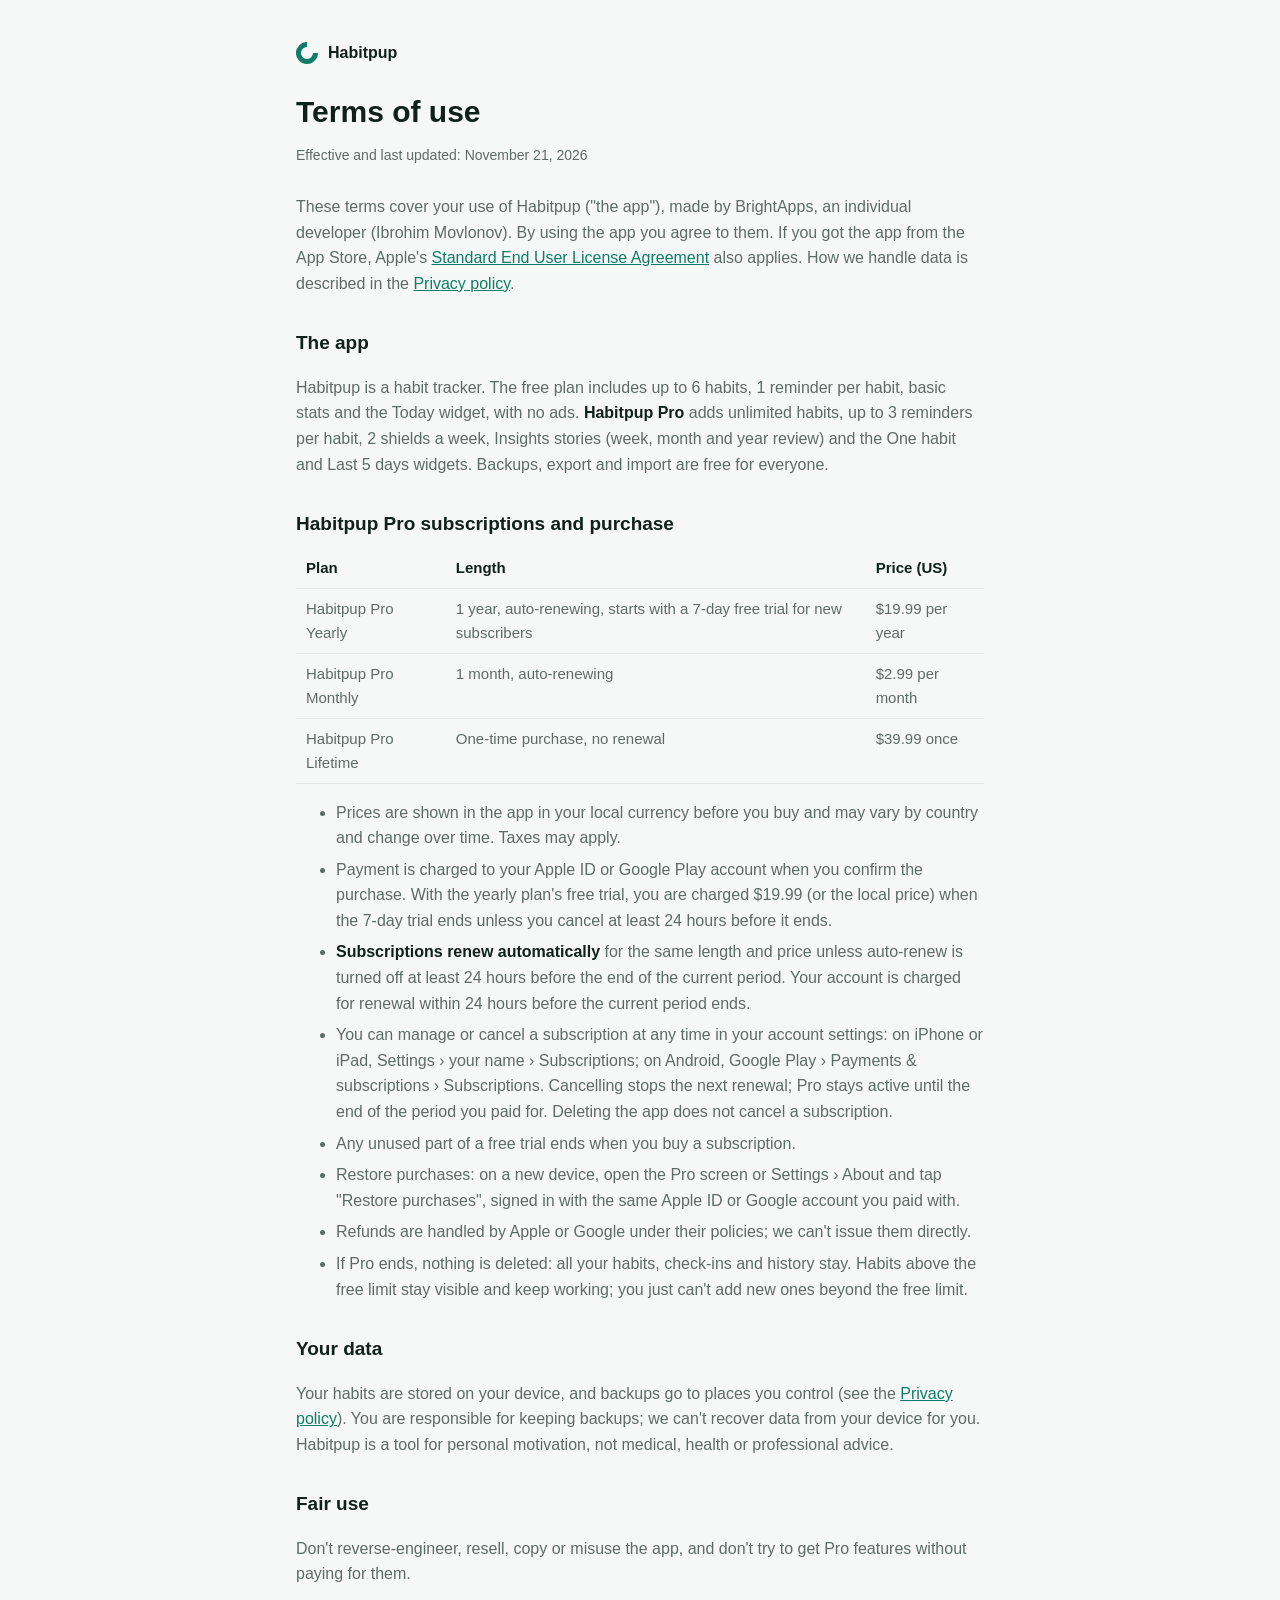
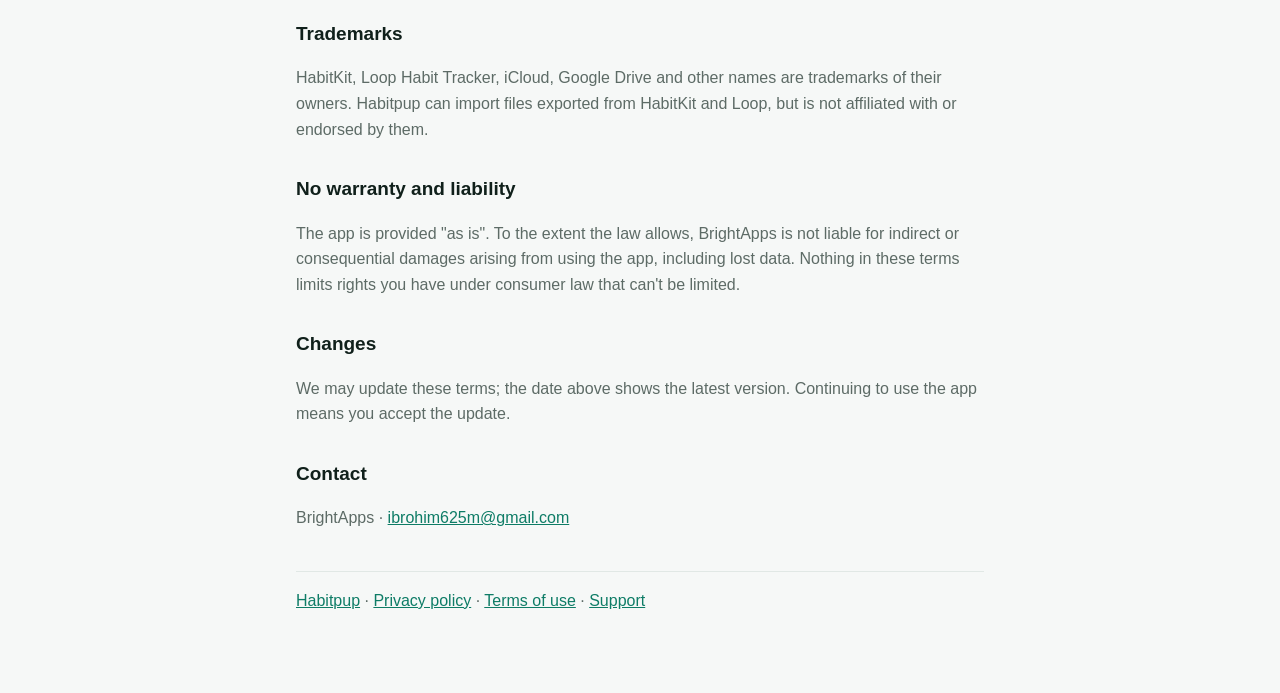
==== terms/index.html @ d13ddb2b "Habitpup legal pages: privacy, terms, support" ====
<!doctype html>
<html lang="en"><head><meta charset="utf-8"><meta name="viewport" content="width=device-width,initial-scale=1">
<title>Habitpup Terms</title><meta name="description" content="Terms of use for Habitpup, including Habitpup Pro subscription terms.">
<link rel="stylesheet" href="../style.css"></head>
<body><main>
<div class="brand"><span class="ring"></span>Habitpup</div>
<h1>Terms of use</h1>
<p class="meta">Effective and last updated: November 21, 2026</p>

<p>These terms cover your use of Habitpup ("the app"), made by BrightApps, an individual developer (Ibrohim Movlonov). By using the app you agree to them. If you got the app from the App Store, Apple's <a href="https://www.apple.com/legal/internet-services/itunes/dev/stdeula/">Standard End User License Agreement</a> also applies. How we handle data is described in the <a href="../privacy/">Privacy policy</a>.</p>

<h2>The app</h2>
<p>Habitpup is a habit tracker. The free plan includes up to 6 habits, 1 reminder per habit, basic stats and the Today widget, with no ads. <strong>Habitpup Pro</strong> adds unlimited habits, up to 3 reminders per habit, 2 shields a week, Insights stories (week, month and year review) and the One habit and Last 5 days widgets. Backups, export and import are free for everyone.</p>

<h2>Habitpup Pro subscriptions and purchase</h2>
<table>
<tr><th>Plan</th><th>Length</th><th>Price (US)</th></tr>
<tr><td>Habitpup Pro Yearly</td><td>1 year, auto-renewing, starts with a 7-day free trial for new subscribers</td><td>$19.99 per year</td></tr>
<tr><td>Habitpup Pro Monthly</td><td>1 month, auto-renewing</td><td>$2.99 per month</td></tr>
<tr><td>Habitpup Pro Lifetime</td><td>One-time purchase, no renewal</td><td>$39.99 once</td></tr>
</table>
<ul>
<li>Prices are shown in the app in your local currency before you buy and may vary by country and change over time. Taxes may apply.</li>
<li>Payment is charged to your Apple ID or Google Play account when you confirm the purchase. With the yearly plan's free trial, you are charged $19.99 (or the local price) when the 7-day trial ends unless you cancel at least 24 hours before it ends.</li>
<li><strong>Subscriptions renew automatically</strong> for the same length and price unless auto-renew is turned off at least 24 hours before the end of the current period. Your account is charged for renewal within 24 hours before the current period ends.</li>
<li>You can manage or cancel a subscription at any time in your account settings: on iPhone or iPad, Settings › your name › Subscriptions; on Android, Google Play › Payments &amp; subscriptions › Subscriptions. Cancelling stops the next renewal; Pro stays active until the end of the period you paid for. Deleting the app does not cancel a subscription.</li>
<li>Any unused part of a free trial ends when you buy a subscription.</li>
<li>Restore purchases: on a new device, open the Pro screen or Settings › About and tap "Restore purchases", signed in with the same Apple ID or Google account you paid with.</li>
<li>Refunds are handled by Apple or Google under their policies; we can't issue them directly.</li>
<li>If Pro ends, nothing is deleted: all your habits, check-ins and history stay. Habits above the free limit stay visible and keep working; you just can't add new ones beyond the free limit.</li>
</ul>

<h2>Your data</h2>
<p>Your habits are stored on your device, and backups go to places you control (see the <a href="../privacy/">Privacy policy</a>). You are responsible for keeping backups; we can't recover data from your device for you. Habitpup is a tool for personal motivation, not medical, health or professional advice.</p>

<h2>Fair use</h2>
<p>Don't reverse-engineer, resell, copy or misuse the app, and don't try to get Pro features without paying for them.</p>

<h2>Trademarks</h2>
<p>HabitKit, Loop Habit Tracker, iCloud, Google Drive and other names are trademarks of their owners. Habitpup can import files exported from HabitKit and Loop, but is not affiliated with or endorsed by them.</p>

<h2>No warranty and liability</h2>
<p>The app is provided "as is". To the extent the law allows, BrightApps is not liable for indirect or consequential damages arising from using the app, including lost data. Nothing in these terms limits rights you have under consumer law that can't be limited.</p>

<h2>Changes</h2>
<p>We may update these terms; the date above shows the latest version. Continuing to use the app means you accept the update.</p>

<h2>Contact</h2>
<p>BrightApps · <a href="mailto:ibrohim625m@gmail.com">ibrohim625m@gmail.com</a></p>
<hr><p><a href="../">Habitpup</a> · <a href="../privacy/">Privacy policy</a> · <a href="../terms/">Terms of use</a> · <a href="../support/">Support</a></p>
</main></body></html>
---- style.css ----
:root{--bg:#0B1411;--text:#EEF5F2;--text2:#A2B2AC;--line:#1E2C27;--accent:#3FE0B0}
@media (prefers-color-scheme:light){:root{--bg:#F6F8F7;--text:#10201B;--text2:#5D6B66;--line:#E1E8E5;--accent:#0E7C66}}
*{box-sizing:border-box}
body{margin:0;background:var(--bg);color:var(--text);font:16px/1.6 -apple-system,BlinkMacSystemFont,"Segoe UI",Inter,Roboto,sans-serif}
main{max-width:720px;margin:0 auto;padding:40px 16px 64px}
h1{font-size:30px;line-height:1.2;margin:0 0 6px}
h2{font-size:19px;margin:32px 0 8px}
p,li{color:var(--text2)}
li{margin-bottom:6px}
strong{color:var(--text)}
a{color:var(--accent)}
table{border-collapse:collapse;width:100%;margin:8px 0 16px;font-size:15px}
th,td{text-align:left;padding:8px 10px;border-bottom:1px solid var(--line);color:var(--text2);vertical-align:top}
th{color:var(--text)}
.meta{color:var(--text2);font-size:14px;margin-bottom:28px}
.brand{display:flex;align-items:center;gap:10px;font-weight:600;margin-bottom:28px}
.ring{width:22px;height:22px;border-radius:50%;border:5px solid var(--accent);border-right-color:transparent;transform:rotate(-45deg)}
hr{border:0;border-top:1px solid var(--line);margin:40px 0 16px}
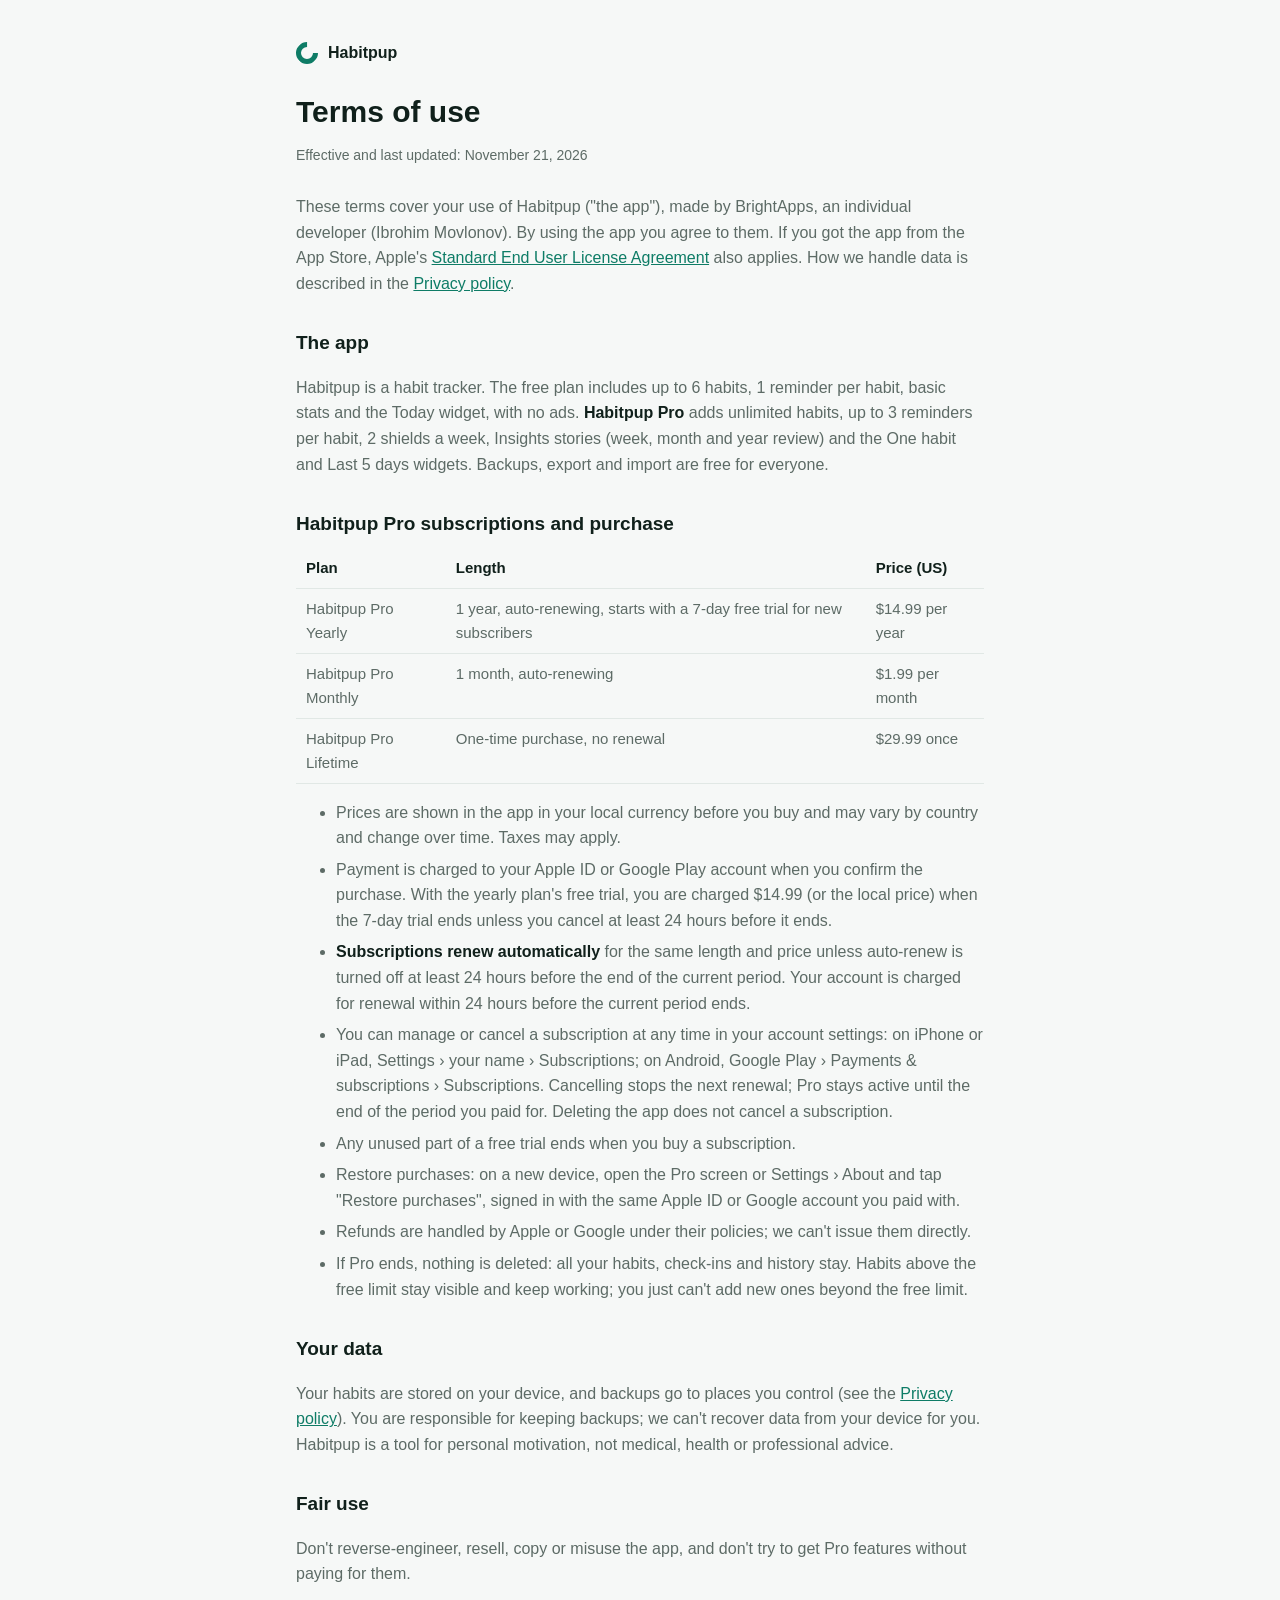
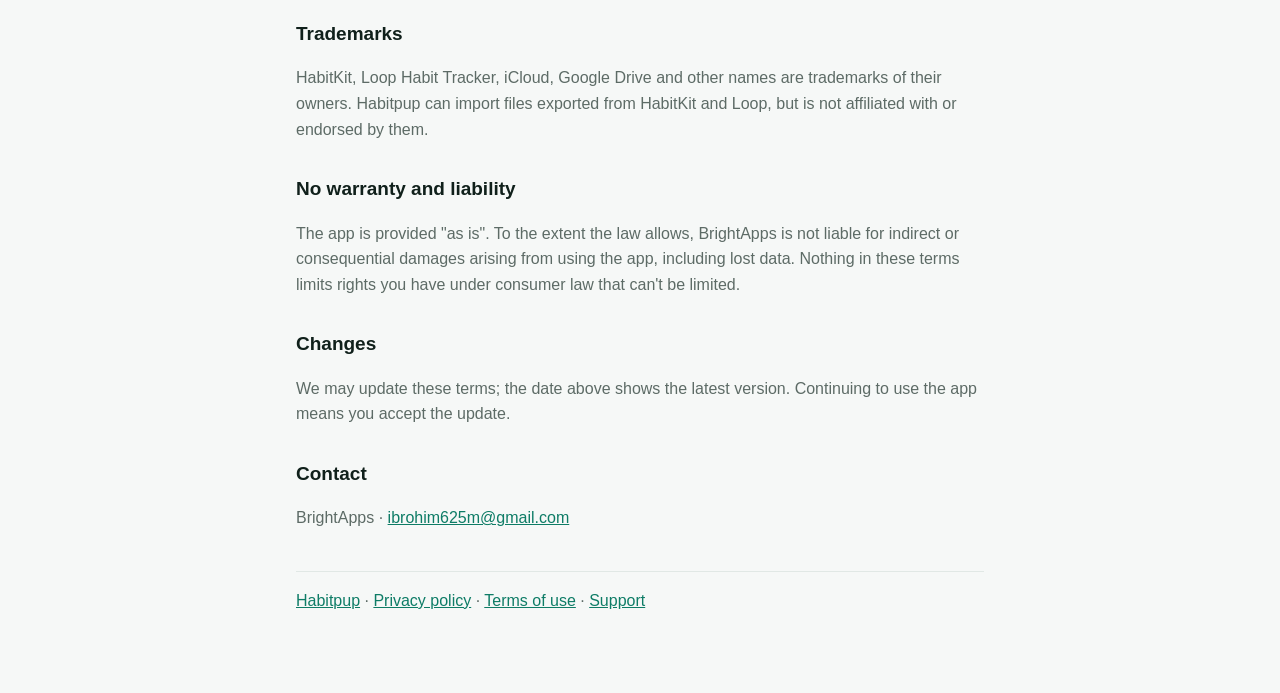
==== commit a2ce7d0b: "Terms: launch prices" ====
--- a/terms/index.html
+++ b/terms/index.html
@@ -15,13 +15,13 @@
 <h2>Habitpup Pro subscriptions and purchase</h2>
 <table>
 <tr><th>Plan</th><th>Length</th><th>Price (US)</th></tr>
-<tr><td>Habitpup Pro Yearly</td><td>1 year, auto-renewing, starts with a 7-day free trial for new subscribers</td><td>$19.99 per year</td></tr>
-<tr><td>Habitpup Pro Monthly</td><td>1 month, auto-renewing</td><td>$2.99 per month</td></tr>
-<tr><td>Habitpup Pro Lifetime</td><td>One-time purchase, no renewal</td><td>$39.99 once</td></tr>
+<tr><td>Habitpup Pro Yearly</td><td>1 year, auto-renewing, starts with a 7-day free trial for new subscribers</td><td>$14.99 per year</td></tr>
+<tr><td>Habitpup Pro Monthly</td><td>1 month, auto-renewing</td><td>$1.99 per month</td></tr>
+<tr><td>Habitpup Pro Lifetime</td><td>One-time purchase, no renewal</td><td>$29.99 once</td></tr>
 </table>
 <ul>
 <li>Prices are shown in the app in your local currency before you buy and may vary by country and change over time. Taxes may apply.</li>
-<li>Payment is charged to your Apple ID or Google Play account when you confirm the purchase. With the yearly plan's free trial, you are charged $19.99 (or the local price) when the 7-day trial ends unless you cancel at least 24 hours before it ends.</li>
+<li>Payment is charged to your Apple ID or Google Play account when you confirm the purchase. With the yearly plan's free trial, you are charged $14.99 (or the local price) when the 7-day trial ends unless you cancel at least 24 hours before it ends.</li>
 <li><strong>Subscriptions renew automatically</strong> for the same length and price unless auto-renew is turned off at least 24 hours before the end of the current period. Your account is charged for renewal within 24 hours before the current period ends.</li>
 <li>You can manage or cancel a subscription at any time in your account settings: on iPhone or iPad, Settings › your name › Subscriptions; on Android, Google Play › Payments &amp; subscriptions › Subscriptions. Cancelling stops the next renewal; Pro stays active until the end of the period you paid for. Deleting the app does not cancel a subscription.</li>
 <li>Any unused part of a free trial ends when you buy a subscription.</li>
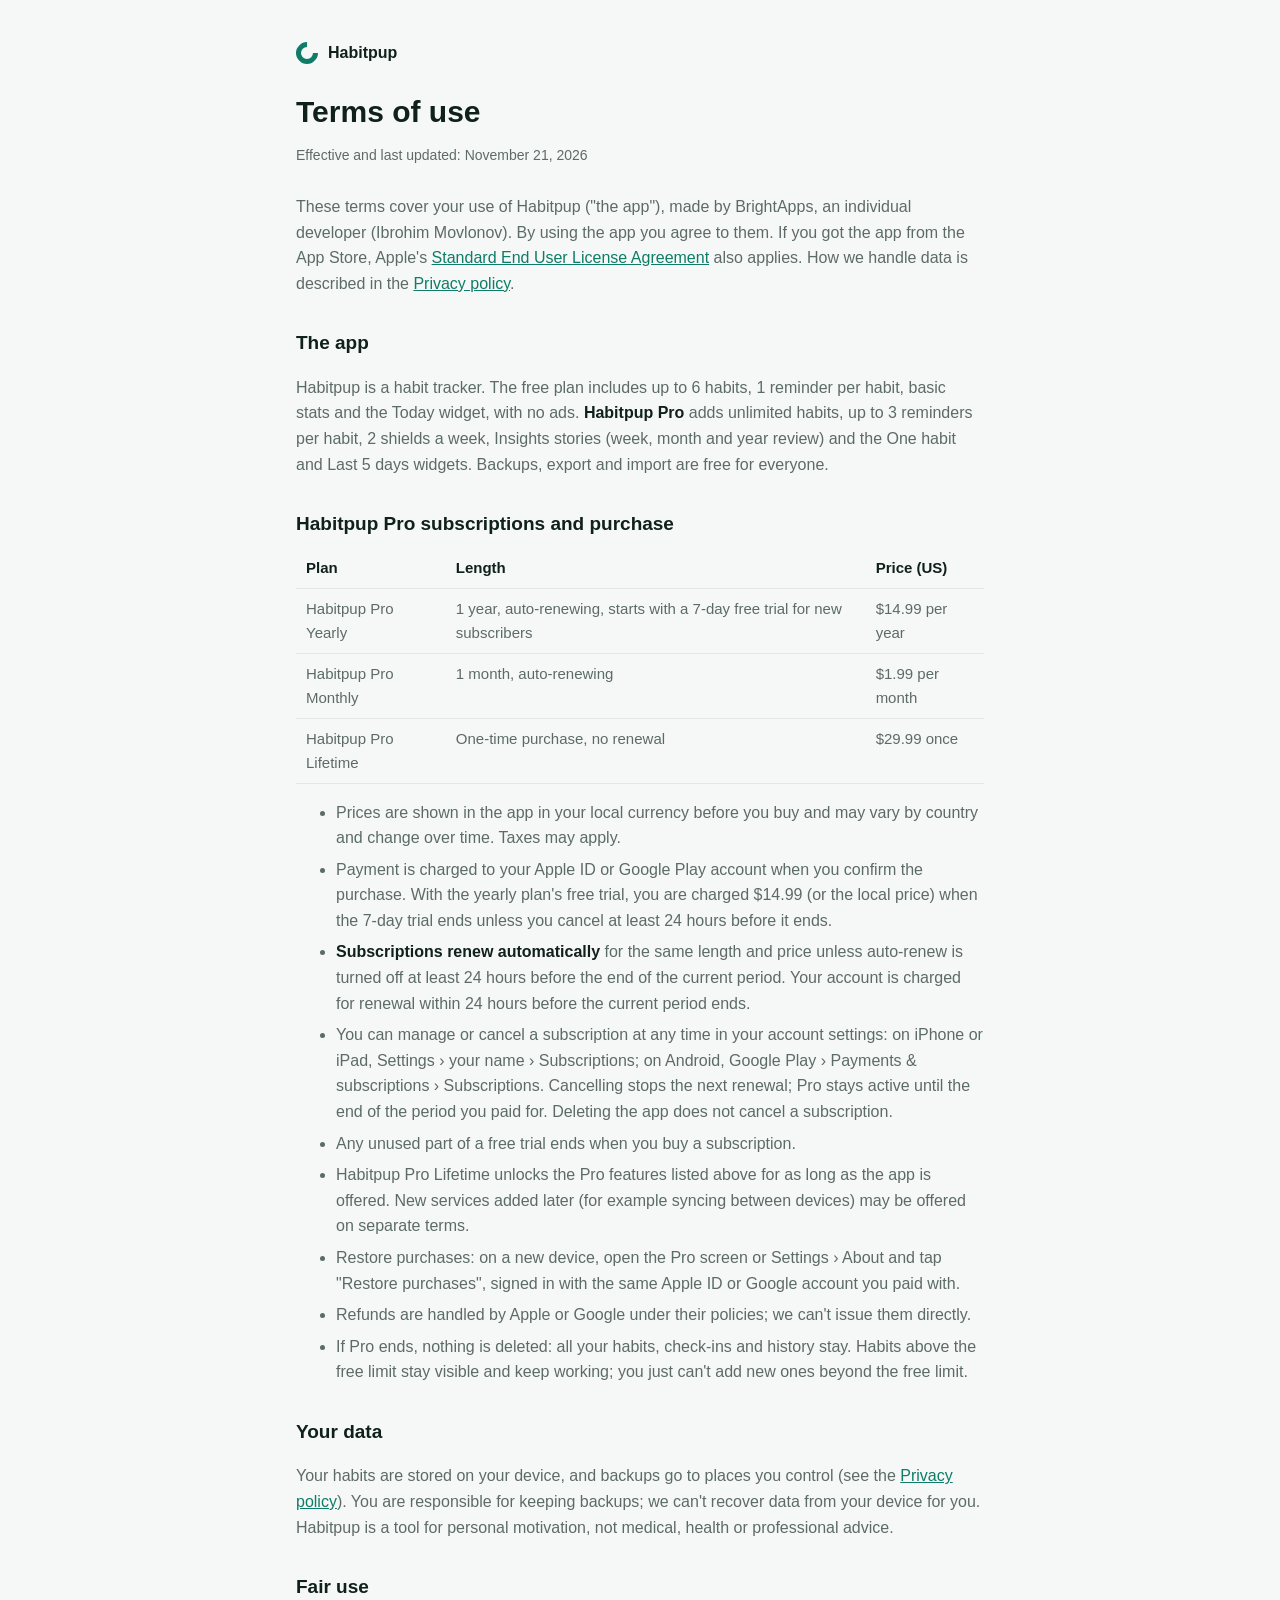
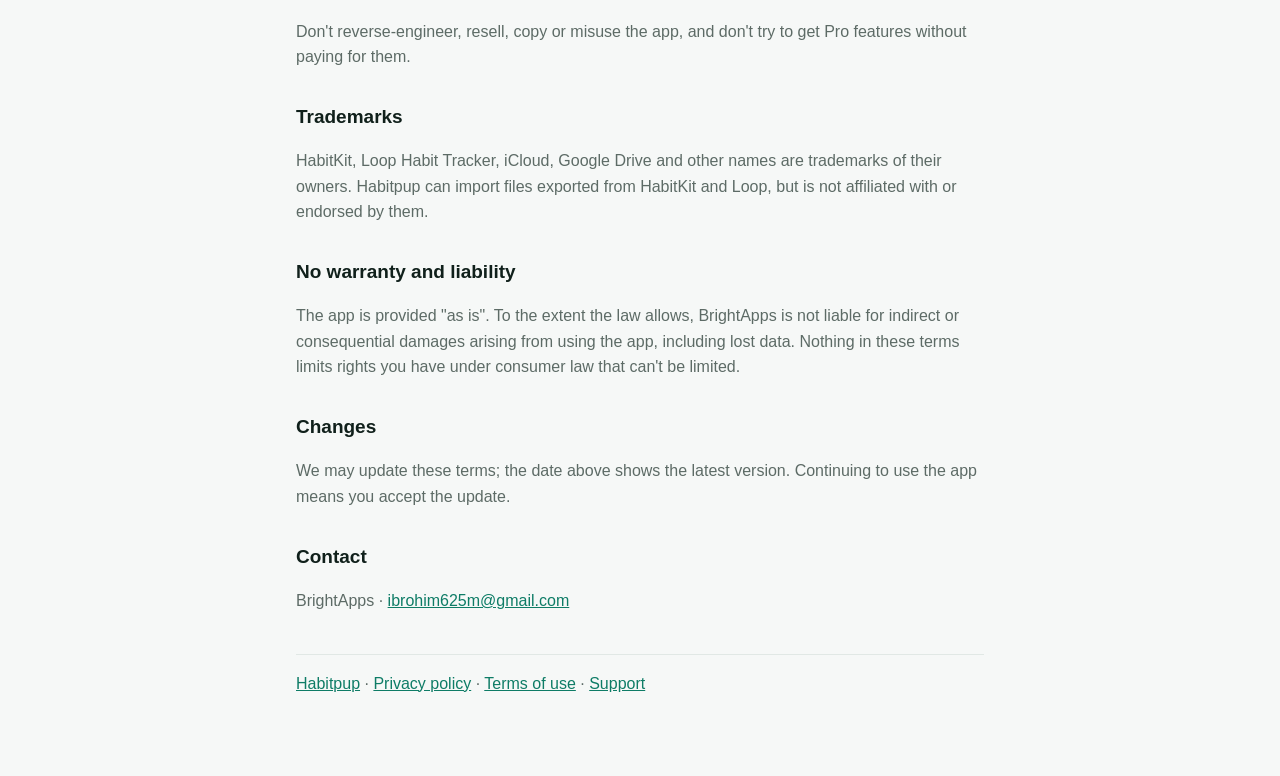
==== commit 7950b61a: "Terms: lifetime scope" ====
--- a/terms/index.html
+++ b/terms/index.html
@@ -25,6 +25,7 @@
 <li><strong>Subscriptions renew automatically</strong> for the same length and price unless auto-renew is turned off at least 24 hours before the end of the current period. Your account is charged for renewal within 24 hours before the current period ends.</li>
 <li>You can manage or cancel a subscription at any time in your account settings: on iPhone or iPad, Settings › your name › Subscriptions; on Android, Google Play › Payments &amp; subscriptions › Subscriptions. Cancelling stops the next renewal; Pro stays active until the end of the period you paid for. Deleting the app does not cancel a subscription.</li>
 <li>Any unused part of a free trial ends when you buy a subscription.</li>
+<li>Habitpup Pro Lifetime unlocks the Pro features listed above for as long as the app is offered. New services added later (for example syncing between devices) may be offered on separate terms.</li>
 <li>Restore purchases: on a new device, open the Pro screen or Settings › About and tap "Restore purchases", signed in with the same Apple ID or Google account you paid with.</li>
 <li>Refunds are handled by Apple or Google under their policies; we can't issue them directly.</li>
 <li>If Pro ends, nothing is deleted: all your habits, check-ins and history stay. Habits above the free limit stay visible and keep working; you just can't add new ones beyond the free limit.</li>
